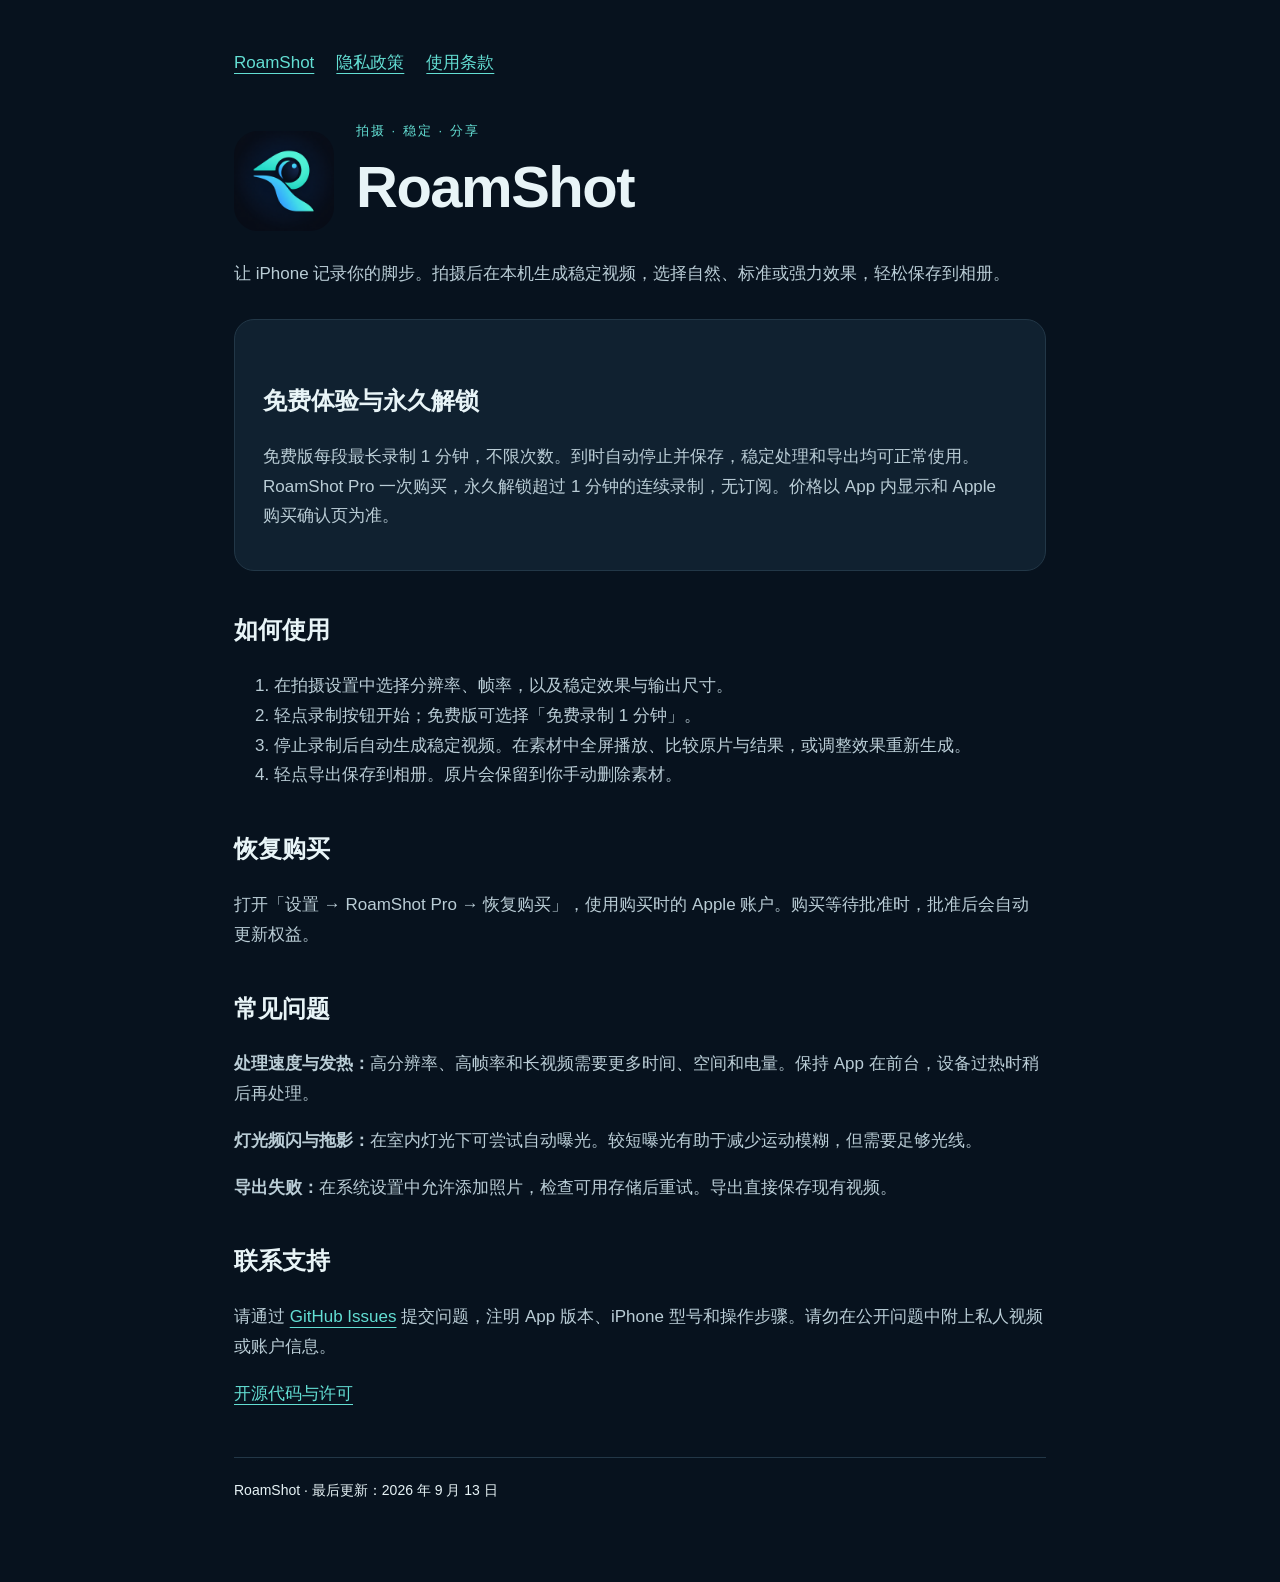
==== index.html @ d5ef074d "Publish RoamShot support and privacy pages" ====
<!doctype html><html lang="zh-CN"><meta charset="utf-8"><meta name="viewport" content="width=device-width, initial-scale=1"><title>RoamShot · 支持与帮助</title><link rel="stylesheet" href="style.css"><nav><a href="index.html">RoamShot</a><a href="privacy.html">隐私政策</a><a href="terms.html">使用条款</a></nav><main><div class="brand"><img class="icon" src="icon.png" alt="RoamShot 图标"><div><div class="tag">拍摄 · 稳定 · 分享</div><h1>RoamShot</h1></div></div><p>让 iPhone 记录你的脚步。拍摄后在本机生成稳定视频，选择自然、标准或强力效果，轻松保存到相册。</p><section><h2>免费体验与永久解锁</h2><p>免费版每段最长录制 1 分钟，不限次数。到时自动停止并保存，稳定处理和导出均可正常使用。RoamShot Pro 一次购买，永久解锁超过 1 分钟的连续录制，无订阅。价格以 App 内显示和 Apple 购买确认页为准。</p></section><h2>如何使用</h2><ol><li>在拍摄设置中选择分辨率、帧率，以及稳定效果与输出尺寸。</li><li>轻点录制按钮开始；免费版可选择「免费录制 1 分钟」。</li><li>停止录制后自动生成稳定视频。在素材中全屏播放、比较原片与结果，或调整效果重新生成。</li><li>轻点导出保存到相册。原片会保留到你手动删除素材。</li></ol><h2>恢复购买</h2><p>打开「设置 → RoamShot Pro → 恢复购买」，使用购买时的 Apple 账户。购买等待批准时，批准后会自动更新权益。</p><h2>常见问题</h2><p><strong>处理速度与发热：</strong>高分辨率、高帧率和长视频需要更多时间、空间和电量。保持 App 在前台，设备过热时稍后再处理。</p><p><strong>灯光频闪与拖影：</strong>在室内灯光下可尝试自动曝光。较短曝光有助于减少运动模糊，但需要足够光线。</p><p><strong>导出失败：</strong>在系统设置中允许添加照片，检查可用存储后重试。导出直接保存现有视频。</p><h2>联系支持</h2><p>请通过 <a href="https://github.com/ydsf16/ios_action_camera/issues">GitHub Issues</a> 提交问题，注明 App 版本、iPhone 型号和操作步骤。请勿在公开问题中附上私人视频或账户信息。</p><p><a href="https://github.com/ydsf16/ios_action_camera">开源代码与许可</a></p></main><footer>RoamShot · 最后更新：2026 年 9 月 13 日</footer></html>
---- style.css ----
:root{color-scheme:dark;font:17px/1.75 -apple-system,BlinkMacSystemFont,"Segoe UI",sans-serif;color:#e8f4f7;background:#07121e}*{box-sizing:border-box}body{max-width:860px;margin:auto;padding:48px 24px 80px}nav{display:flex;gap:22px;flex-wrap:wrap;margin-bottom:42px}a{color:#63ded3;text-decoration-thickness:1px;text-underline-offset:5px}h1{font-size:clamp(36px,6vw,58px);line-height:1.1;letter-spacing:-1.5px;margin:12px 0 24px}h2{font-size:24px;margin-top:38px}p,li{color:#bacdd6}.brand{display:flex;align-items:center;gap:22px}.icon{width:100px;height:100px;border-radius:24px}.tag{color:#63ded3;letter-spacing:2px;font-size:13px}section{background:#102130;border:1px solid #223747;border-radius:20px;padding:22px 28px;margin:30px 0}footer{border-top:1px solid #223747;margin-top:48px;padding-top:20px;font-size:14px}
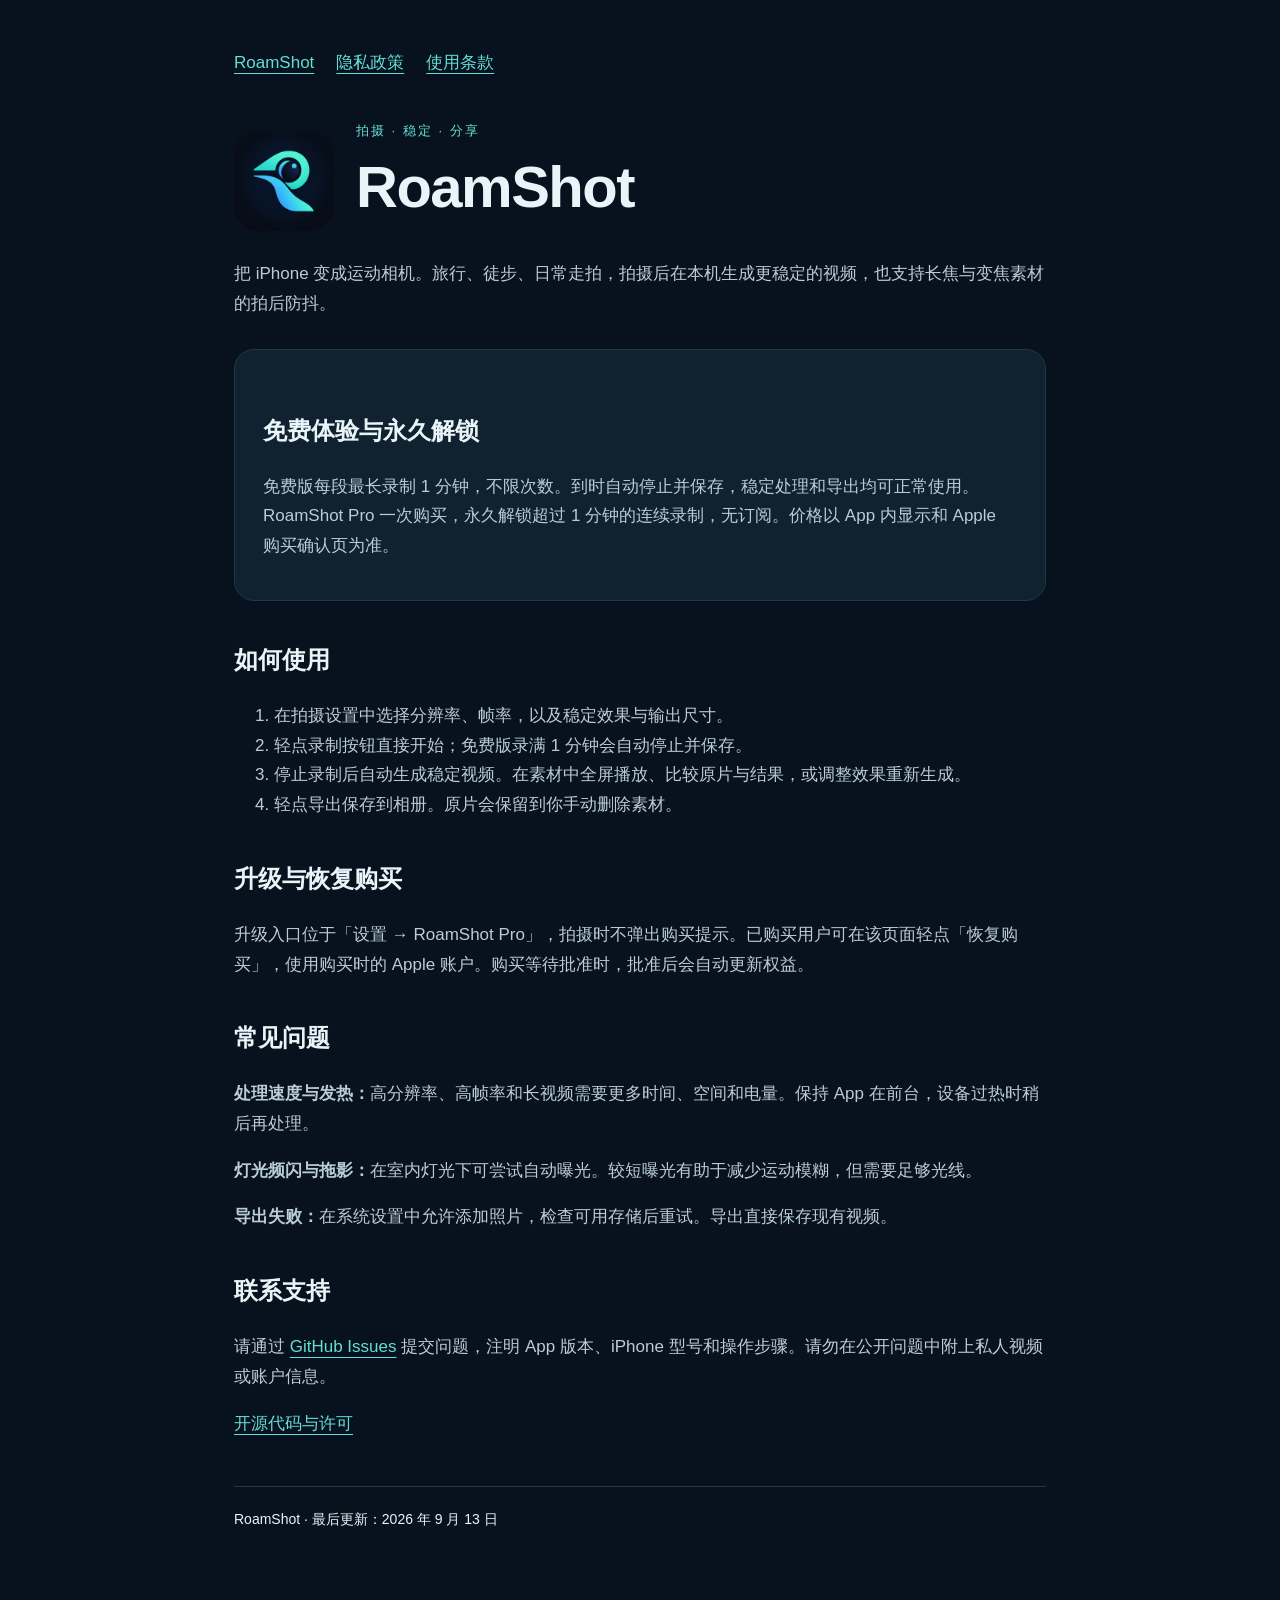
==== commit e347442e: "Update recording help for direct free capture" ====
--- a/index.html
+++ b/index.html
@@ -1 +1 @@
-<!doctype html><html lang="zh-CN"><meta charset="utf-8"><meta name="viewport" content="width=device-width, initial-scale=1"><title>RoamShot · 支持与帮助</title><link rel="stylesheet" href="style.css"><nav><a href="index.html">RoamShot</a><a href="privacy.html">隐私政策</a><a href="terms.html">使用条款</a></nav><main><div class="brand"><img class="icon" src="icon.png" alt="RoamShot 图标"><div><div class="tag">拍摄 · 稳定 · 分享</div><h1>RoamShot</h1></div></div><p>让 iPhone 记录你的脚步。拍摄后在本机生成稳定视频，选择自然、标准或强力效果，轻松保存到相册。</p><section><h2>免费体验与永久解锁</h2><p>免费版每段最长录制 1 分钟，不限次数。到时自动停止并保存，稳定处理和导出均可正常使用。RoamShot Pro 一次购买，永久解锁超过 1 分钟的连续录制，无订阅。价格以 App 内显示和 Apple 购买确认页为准。</p></section><h2>如何使用</h2><ol><li>在拍摄设置中选择分辨率、帧率，以及稳定效果与输出尺寸。</li><li>轻点录制按钮开始；免费版可选择「免费录制 1 分钟」。</li><li>停止录制后自动生成稳定视频。在素材中全屏播放、比较原片与结果，或调整效果重新生成。</li><li>轻点导出保存到相册。原片会保留到你手动删除素材。</li></ol><h2>恢复购买</h2><p>打开「设置 → RoamShot Pro → 恢复购买」，使用购买时的 Apple 账户。购买等待批准时，批准后会自动更新权益。</p><h2>常见问题</h2><p><strong>处理速度与发热：</strong>高分辨率、高帧率和长视频需要更多时间、空间和电量。保持 App 在前台，设备过热时稍后再处理。</p><p><strong>灯光频闪与拖影：</strong>在室内灯光下可尝试自动曝光。较短曝光有助于减少运动模糊，但需要足够光线。</p><p><strong>导出失败：</strong>在系统设置中允许添加照片，检查可用存储后重试。导出直接保存现有视频。</p><h2>联系支持</h2><p>请通过 <a href="https://github.com/ydsf16/ios_action_camera/issues">GitHub Issues</a> 提交问题，注明 App 版本、iPhone 型号和操作步骤。请勿在公开问题中附上私人视频或账户信息。</p><p><a href="https://github.com/ydsf16/ios_action_camera">开源代码与许可</a></p></main><footer>RoamShot · 最后更新：2026 年 9 月 13 日</footer></html>
+<!doctype html><html lang="zh-CN"><meta charset="utf-8"><meta name="viewport" content="width=device-width, initial-scale=1"><title>RoamShot · 支持与帮助</title><link rel="stylesheet" href="style.css"><nav><a href="index.html">RoamShot</a><a href="privacy.html">隐私政策</a><a href="terms.html">使用条款</a></nav><main><div class="brand"><img class="icon" src="icon.png" alt="RoamShot 图标"><div><div class="tag">拍摄 · 稳定 · 分享</div><h1>RoamShot</h1></div></div><p>把 iPhone 变成运动相机。旅行、徒步、日常走拍，拍摄后在本机生成更稳定的视频，也支持长焦与变焦素材的拍后防抖。</p><section><h2>免费体验与永久解锁</h2><p>免费版每段最长录制 1 分钟，不限次数。到时自动停止并保存，稳定处理和导出均可正常使用。RoamShot Pro 一次购买，永久解锁超过 1 分钟的连续录制，无订阅。价格以 App 内显示和 Apple 购买确认页为准。</p></section><h2>如何使用</h2><ol><li>在拍摄设置中选择分辨率、帧率，以及稳定效果与输出尺寸。</li><li>轻点录制按钮直接开始；免费版录满 1 分钟会自动停止并保存。</li><li>停止录制后自动生成稳定视频。在素材中全屏播放、比较原片与结果，或调整效果重新生成。</li><li>轻点导出保存到相册。原片会保留到你手动删除素材。</li></ol><h2>升级与恢复购买</h2><p>升级入口位于「设置 → RoamShot Pro」，拍摄时不弹出购买提示。已购买用户可在该页面轻点「恢复购买」，使用购买时的 Apple 账户。购买等待批准时，批准后会自动更新权益。</p><h2>常见问题</h2><p><strong>处理速度与发热：</strong>高分辨率、高帧率和长视频需要更多时间、空间和电量。保持 App 在前台，设备过热时稍后再处理。</p><p><strong>灯光频闪与拖影：</strong>在室内灯光下可尝试自动曝光。较短曝光有助于减少运动模糊，但需要足够光线。</p><p><strong>导出失败：</strong>在系统设置中允许添加照片，检查可用存储后重试。导出直接保存现有视频。</p><h2>联系支持</h2><p>请通过 <a href="https://github.com/ydsf16/ios_action_camera/issues">GitHub Issues</a> 提交问题，注明 App 版本、iPhone 型号和操作步骤。请勿在公开问题中附上私人视频或账户信息。</p><p><a href="https://github.com/ydsf16/ios_action_camera">开源代码与许可</a></p></main><footer>RoamShot · 最后更新：2026 年 9 月 13 日</footer></html>
